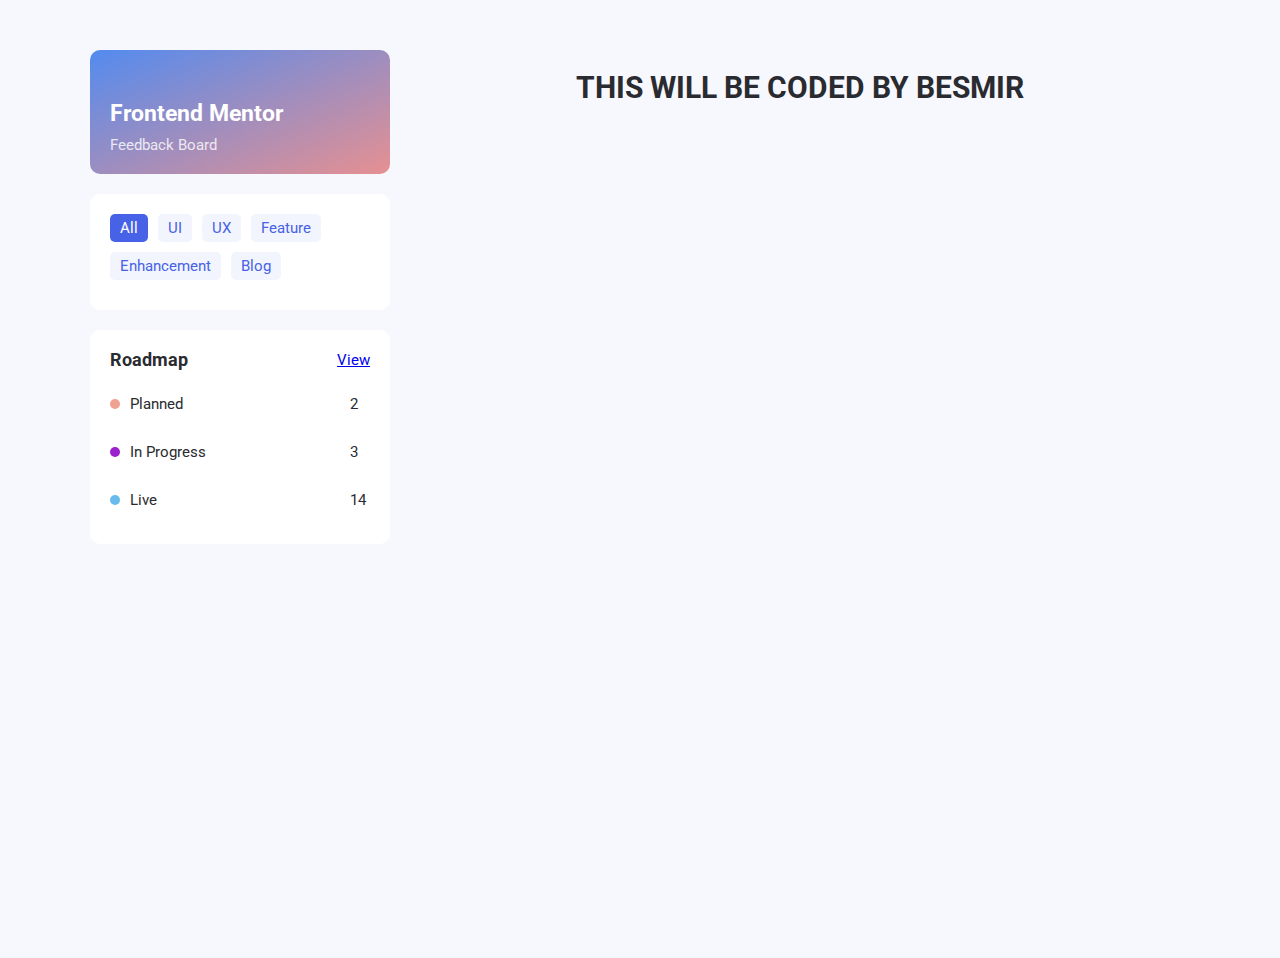
==== index.html @ a847b921 "added left section of first page with all the style" ====
<!DOCTYPE html>
<html lang="en">
<head>
    <meta charset="UTF-8">
    <meta http-equiv="X-UA-Compatible" content="IE=edge">
    <meta name="viewport" content="width=device-width, initial-scale=1.0">
    <title>TELL US YOUR SUGGESTION</title>
    <link rel="stylesheet" type="text/css" href="/style/style.css">
</head>
<body>
    <div class="page">
        <div class="left-section">
            <div class="introduction rounded padding-20">
                <h2>Frontend Mentor</h2>
                <p>Feedback Board</p>
            </div>
            <div class="tags rounded padding-20 bg-color">
                <p class="tag tag-active">All</p>
                <p class="tag">UI</p>
                <p class="tag">UX</p>
                <p class="tag">Feature</p>
                <p class="tag">Enhancement</p>
                <p class="tag">Blog</p>
            </div>
            <div class="statuses rounded padding-20 bg-color">
                <div class="statuses-header">
                    <h3>Roadmap</h3>
                    <a href="#">View</a>
                </div>
                    <div class="status-div">
                        <span class="status-planned"></span>
                        <p>Planned</p>
                        <p>2</p>
                    </div>
                    <div class="status-div">
                        <span class="status-inprogress"></span>
                        <p>In Progress</p>
                        <p>3</p>
                    </div>
                    <div class="status-div">
                        <span class="status-live"></span>
                        <p>Live</p>
                        <p>14</p>
                    </div>
            </div>
        </div>
        <div class="right-section">
            <header>
                <center><H1>THIS WILL BE CODED BY BESMIR</H1></center>
            </header>
        </div>
    </div>
</body>
</html>
---- style/style.css ----
@import url("https://fonts.googleapis.com/css2?family=Outfit:wght@100;200;300;400;500;600;700;800;900&family=Roboto:ital,wght@0,100;0,300;0,400;0,500;0,700;0,900;1,100;1,300;1,400;1,500;1,700;1,900&display=swap");
body {
  font-family: 'Roboto', sans-serif;
  color: #2a2b30;
  background-color: #F7F8FD;
  font-size: 15px;
}

.rounded {
  border-radius: 10px;
}

.padding-20 {
  padding: 20px;
}

.bg-color {
  background-color: white;
}

.page {
  margin-top: 50px;
  margin-left: auto;
  margin-right: auto;
  max-width: 1100px;
  width: 100%;
  height: 100vh;
  display: -ms-grid;
  display: grid;
  -ms-grid-columns: 300px 1fr;
      grid-template-columns: 300px 1fr;
  grid-column-gap: 20px;
}

.page .left-section {
  -ms-grid-row-align: start;
      align-self: start;
  display: -ms-grid;
  display: grid;
  -ms-grid-columns: 1fr;
      grid-template-columns: 1fr;
  grid-gap: 20px;
}

.page .left-section .introduction {
  background-image: -webkit-gradient(linear, left top, right bottom, from(#538BEF), to(#E69091));
  background-image: linear-gradient(to bottom right, #538BEF, #E69091);
  color: white;
}

.page .left-section .introduction h2 {
  padding: 0px;
  margin: 30px 0px 10px 0px;
}

.page .left-section .introduction p {
  margin: 0px;
  opacity: .8;
  font-size: 15px;
}

.page .left-section .tags .tag {
  margin: 0px 10px 10px 0px;
  cursor: pointer;
  float: left;
  color: #4862E7;
  padding: 5px 10px;
  border-radius: 5px;
  background-color: #F2F5FD;
}

.page .left-section .tags .tag-active {
  background-color: #4862E7;
  color: white;
}

.page .left-section .statuses .statuses-header {
  display: -webkit-box;
  display: -ms-flexbox;
  display: flex;
  -webkit-box-pack: justify;
      -ms-flex-pack: justify;
          justify-content: space-between;
  -webkit-box-align: center;
      -ms-flex-align: center;
          align-items: center;
  margin-bottom: 10px;
}

.page .left-section .statuses .statuses-header h3 {
  margin: 0px;
}

.page .left-section .statuses .status-div {
  display: -ms-grid;
  display: grid;
  -ms-grid-columns: 20px 1fr 20px;
      grid-template-columns: 20px 1fr 20px;
  -webkit-box-align: center;
      -ms-flex-align: center;
          align-items: center;
}

.page .left-section .statuses span {
  width: 10px;
  height: 10px;
  border-radius: 50%;
}

.page .left-section .statuses .status-planned {
  background-color: #EFA192;
}

.page .left-section .statuses .status-inprogress {
  background-color: #9C20CD;
}

.page .left-section .statuses .status-live {
  background-color: #68BAEC;
}
/*# sourceMappingURL=style.css.map */
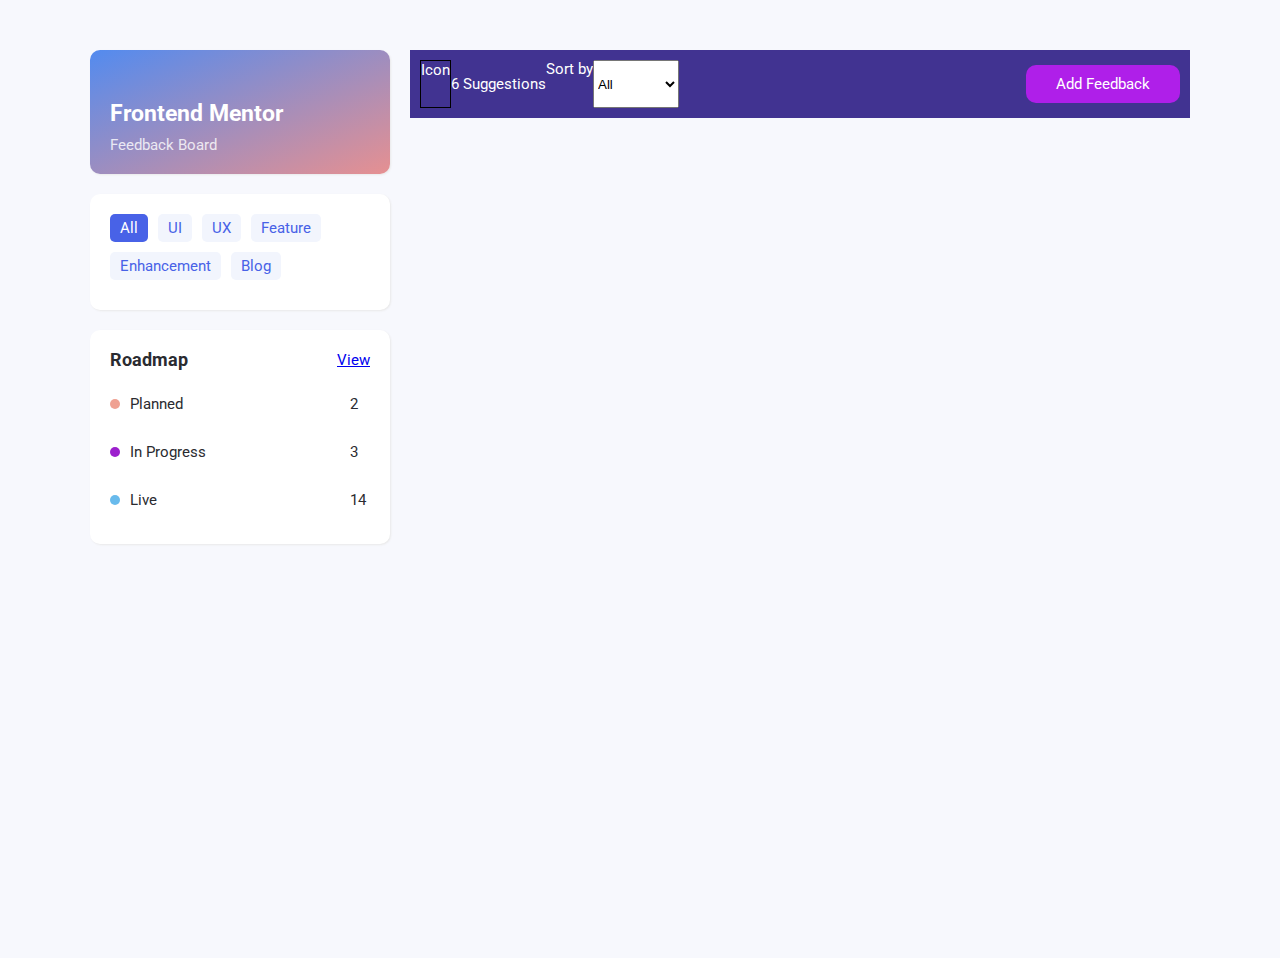
==== commit e41e7c58: "Header and navigation created" ====
--- a/index.html
+++ b/index.html
@@ -46,7 +46,19 @@
         </div>
         <div class="right-section">
             <header>
-                <center><H1>THIS WILL BE CODED BY BESMIR</H1></center>
+                <div class="left-header">
+                <span>Icon</span>
+                <p>6 Suggestions</p>
+
+                <label>Sort by</label>
+                <select class="selection"> 
+                    
+                    <option>All</option>
+                    <option>selection 1</option>
+                    <option>selection 2</option>
+                </select>
+                </div>
+                <a class="button-add"  href="http://www.google.com">Add Feedback</a>
             </header>
         </div>
     </div>
--- a/style/style.css
+++ b/style/style.css
@@ -8,6 +8,8 @@
 
 .rounded {
   border-radius: 10px;
+  -webkit-box-shadow: 1px 1px 2px #e9e9e9;
+          box-shadow: 1px 1px 2px #e9e9e9;
 }
 
 .padding-20 {
@@ -118,4 +120,41 @@
 .page .left-section .statuses .status-live {
   background-color: #68BAEC;
 }
+
+.page .right-section header {
+  padding: 10px;
+  background: #413391;
+  display: -webkit-box;
+  display: -ms-flexbox;
+  display: flex;
+  -webkit-box-pack: justify;
+      -ms-flex-pack: justify;
+          justify-content: space-between;
+  -webkit-box-align: center;
+      -ms-flex-align: center;
+          align-items: center;
+  color: white;
+}
+
+.page .right-section header .left-header {
+  display: -webkit-box;
+  display: -ms-flexbox;
+  display: flex;
+  -webkit-box-pack: justify;
+      -ms-flex-pack: justify;
+          justify-content: space-between;
+}
+
+.page .right-section header .left-header span {
+  border: 1px solid black;
+}
+
+.page .right-section header .button-add {
+  padding: 10px 30px;
+  background-color: #AF1FE9;
+  color: white;
+  border-radius: 10px;
+  text-decoration: none;
+  font-size: 15px;
+}
 /*# sourceMappingURL=style.css.map */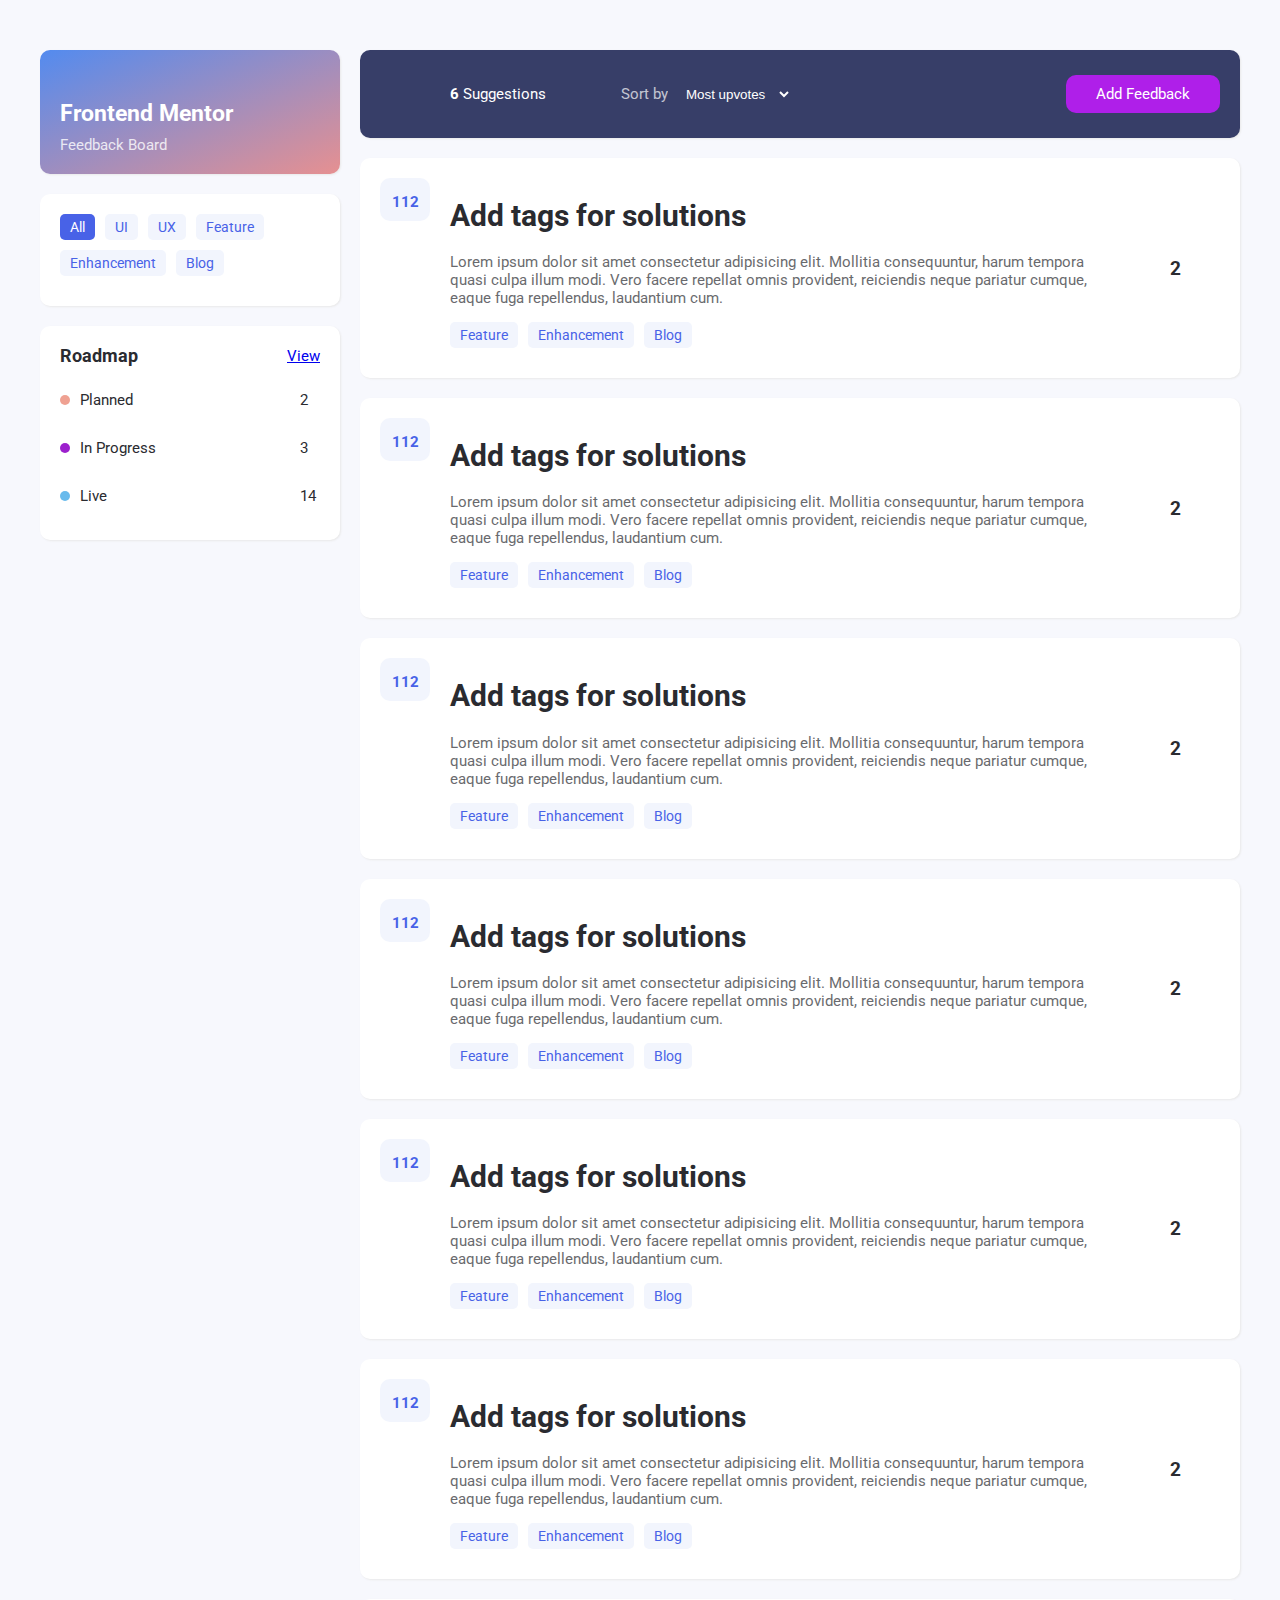
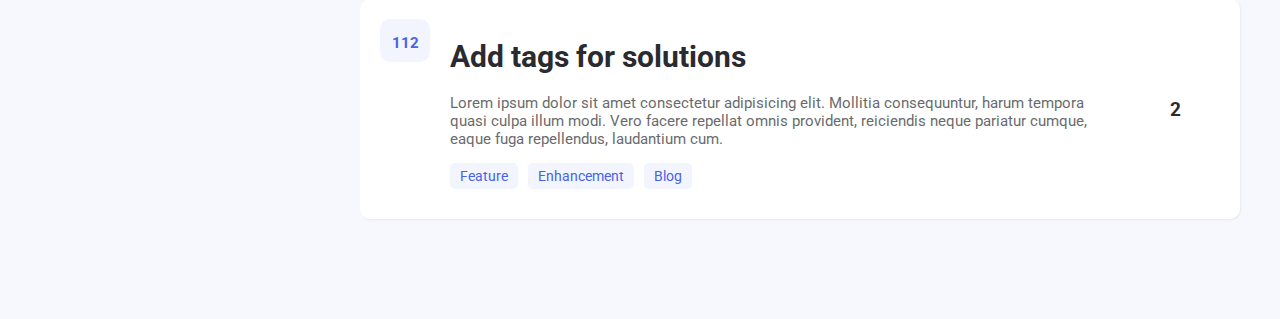
==== commit d01f624f: "Added section part of index.html page" ====
--- a/index.html
+++ b/index.html
@@ -6,6 +6,7 @@
     <meta name="viewport" content="width=device-width, initial-scale=1.0">
     <title>TELL US YOUR SUGGESTION</title>
     <link rel="stylesheet" type="text/css" href="/style/style.css">
+    <link rel="stylesheet" href="https://pro.fontawesome.com/releases/v5.10.0/css/all.css" integrity="sha384-AYmEC3Yw5cVb3ZcuHtOA93w35dYTsvhLPVnYs9eStHfGJvOvKxVfELGroGkvsg+p" crossorigin="anonymous"/>
 </head>
 <body>
     <div class="page">
@@ -45,21 +46,192 @@
             </div>
         </div>
         <div class="right-section">
-            <header>
+            <header class="rounded">
                 <div class="left-header">
-                <span>Icon</span>
-                <p>6 Suggestions</p>
-
-                <label>Sort by</label>
-                <select class="selection"> 
-                    
-                    <option>All</option>
-                    <option>selection 1</option>
-                    <option>selection 2</option>
-                </select>
-                </div>
-                <a class="button-add"  href="http://www.google.com">Add Feedback</a>
+                <span class="fas fa-bolt"></span>
+                <p><strong>6</strong> Suggestions</p>
+                    <div>
+                        <label>Sort by</label>
+                        <select class="selection"> 
+                            <option>Most upvotes</option>
+                            <option>Top rated</option>
+                            <option>In progress</option>
+                        </select>
+                    </div>
+                </div>
+                <a class="button-add"  href="http://www.google.com"><i class="fas fa-plus"></i> Add Feedback</a>
             </header>
+
+            <section>
+                <div class="suggestion rounded padding-20 bg-color">
+                    <div class="suggestions-like">
+                        <div class="span-color">
+                            <i class="fas fa-chevron-up"></i>
+                            <p>112</p>
+                        </div>
+                    </div>
+                    <div class="suggestion-body">
+                        <h1>Add tags for solutions</h1>
+                        <p class="low-opacity">Lorem ipsum dolor sit amet consectetur adipisicing elit. Mollitia consequuntur, harum tempora quasi culpa illum modi. Vero facere repellat omnis provident, reiciendis neque pariatur cumque, eaque fuga repellendus, laudantium cum.</p>
+                        <div class="tags">
+                            <p class="tag">Feature</p>
+                            <p class="tag">Enhancement</p>
+                            <p class="tag">Blog</p>
+                        </div>
+                    </div>
+                    <div class="suggestion-comments">
+                        <div>
+                            <i class="fas fa-comment"></i>
+                            <strong>2</strong>
+                        </div>
+                    </div>
+                </div>
+
+                <div class="suggestion rounded padding-20 bg-color">
+                    <div class="suggestions-like">
+                        <div class="span-color">
+                            <i class="fas fa-chevron-up"></i>
+                            <p>112</p>
+                        </div>
+                    </div>
+                    <div class="suggestion-body">
+                        <h1>Add tags for solutions</h1>
+                        <p class="low-opacity">Lorem ipsum dolor sit amet consectetur adipisicing elit. Mollitia consequuntur, harum tempora quasi culpa illum modi. Vero facere repellat omnis provident, reiciendis neque pariatur cumque, eaque fuga repellendus, laudantium cum.</p>
+                        <div class="tags">
+                            <p class="tag">Feature</p>
+                            <p class="tag">Enhancement</p>
+                            <p class="tag">Blog</p>
+                        </div>
+                    </div>
+                    <div class="suggestion-comments">
+                        <div>
+                            <i class="fas fa-comment"></i>
+                            <strong>2</strong>
+                        </div>
+                    </div>
+                </div>
+
+                <div class="suggestion rounded padding-20 bg-color">
+                    <div class="suggestions-like">
+                        <div class="span-color">
+                            <i class="fas fa-chevron-up"></i>
+                            <p>112</p>
+                        </div>
+                    </div>
+                    <div class="suggestion-body">
+                        <h1>Add tags for solutions</h1>
+                        <p class="low-opacity">Lorem ipsum dolor sit amet consectetur adipisicing elit. Mollitia consequuntur, harum tempora quasi culpa illum modi. Vero facere repellat omnis provident, reiciendis neque pariatur cumque, eaque fuga repellendus, laudantium cum.</p>
+                        <div class="tags">
+                            <p class="tag">Feature</p>
+                            <p class="tag">Enhancement</p>
+                            <p class="tag">Blog</p>
+                        </div>
+                    </div>
+                    <div class="suggestion-comments">
+                        <div>
+                            <i class="fas fa-comment"></i>
+                            <strong>2</strong>
+                        </div>
+                    </div>
+                </div>
+
+                <div class="suggestion rounded padding-20 bg-color">
+                    <div class="suggestions-like">
+                        <div class="span-color">
+                            <i class="fas fa-chevron-up"></i>
+                            <p>112</p>
+                        </div>
+                    </div>
+                    <div class="suggestion-body">
+                        <h1>Add tags for solutions</h1>
+                        <p class="low-opacity">Lorem ipsum dolor sit amet consectetur adipisicing elit. Mollitia consequuntur, harum tempora quasi culpa illum modi. Vero facere repellat omnis provident, reiciendis neque pariatur cumque, eaque fuga repellendus, laudantium cum.</p>
+                        <div class="tags">
+                            <p class="tag">Feature</p>
+                            <p class="tag">Enhancement</p>
+                            <p class="tag">Blog</p>
+                        </div>
+                    </div>
+                    <div class="suggestion-comments">
+                        <div>
+                            <i class="fas fa-comment"></i>
+                            <strong>2</strong>
+                        </div>
+                    </div>
+                </div>
+
+                <div class="suggestion rounded padding-20 bg-color">
+                    <div class="suggestions-like">
+                        <div class="span-color">
+                            <i class="fas fa-chevron-up"></i>
+                            <p>112</p>
+                        </div>
+                    </div>
+                    <div class="suggestion-body">
+                        <h1>Add tags for solutions</h1>
+                        <p class="low-opacity">Lorem ipsum dolor sit amet consectetur adipisicing elit. Mollitia consequuntur, harum tempora quasi culpa illum modi. Vero facere repellat omnis provident, reiciendis neque pariatur cumque, eaque fuga repellendus, laudantium cum.</p>
+                        <div class="tags">
+                            <p class="tag">Feature</p>
+                            <p class="tag">Enhancement</p>
+                            <p class="tag">Blog</p>
+                        </div>
+                    </div>
+                    <div class="suggestion-comments">
+                        <div>
+                            <i class="fas fa-comment"></i>
+                            <strong>2</strong>
+                        </div>
+                    </div>
+                </div>
+
+                <div class="suggestion rounded padding-20 bg-color">
+                    <div class="suggestions-like">
+                        <div class="span-color">
+                            <i class="fas fa-chevron-up"></i>
+                            <p>112</p>
+                        </div>
+                    </div>
+                    <div class="suggestion-body">
+                        <h1>Add tags for solutions</h1>
+                        <p class="low-opacity">Lorem ipsum dolor sit amet consectetur adipisicing elit. Mollitia consequuntur, harum tempora quasi culpa illum modi. Vero facere repellat omnis provident, reiciendis neque pariatur cumque, eaque fuga repellendus, laudantium cum.</p>
+                        <div class="tags">
+                            <p class="tag">Feature</p>
+                            <p class="tag">Enhancement</p>
+                            <p class="tag">Blog</p>
+                        </div>
+                    </div>
+                    <div class="suggestion-comments">
+                        <div>
+                            <i class="fas fa-comment"></i>
+                            <strong>2</strong>
+                        </div>
+                    </div>
+                </div>
+
+                <div class="suggestion rounded padding-20 bg-color">
+                    <div class="suggestions-like">
+                        <div class="span-color">
+                            <i class="fas fa-chevron-up"></i>
+                            <p>112</p>
+                        </div>
+                    </div>
+                    <div class="suggestion-body">
+                        <h1>Add tags for solutions</h1>
+                        <p class="low-opacity">Lorem ipsum dolor sit amet consectetur adipisicing elit. Mollitia consequuntur, harum tempora quasi culpa illum modi. Vero facere repellat omnis provident, reiciendis neque pariatur cumque, eaque fuga repellendus, laudantium cum.</p>
+                        <div class="tags">
+                            <p class="tag">Feature</p>
+                            <p class="tag">Enhancement</p>
+                            <p class="tag">Blog</p>
+                        </div>
+                    </div>
+                    <div class="suggestion-comments">
+                        <div>
+                            <i class="fas fa-comment"></i>
+                            <strong>2</strong>
+                        </div>
+                    </div>
+                </div>
+
+            </section>
         </div>
     </div>
 </body>
--- a/style/style.css
+++ b/style/style.css
@@ -20,48 +20,7 @@
   background-color: white;
 }
 
-.page {
-  margin-top: 50px;
-  margin-left: auto;
-  margin-right: auto;
-  max-width: 1100px;
-  width: 100%;
-  height: 100vh;
-  display: -ms-grid;
-  display: grid;
-  -ms-grid-columns: 300px 1fr;
-      grid-template-columns: 300px 1fr;
-  grid-column-gap: 20px;
-}
-
-.page .left-section {
-  -ms-grid-row-align: start;
-      align-self: start;
-  display: -ms-grid;
-  display: grid;
-  -ms-grid-columns: 1fr;
-      grid-template-columns: 1fr;
-  grid-gap: 20px;
-}
-
-.page .left-section .introduction {
-  background-image: -webkit-gradient(linear, left top, right bottom, from(#538BEF), to(#E69091));
-  background-image: linear-gradient(to bottom right, #538BEF, #E69091);
-  color: white;
-}
-
-.page .left-section .introduction h2 {
-  padding: 0px;
-  margin: 30px 0px 10px 0px;
-}
-
-.page .left-section .introduction p {
-  margin: 0px;
-  opacity: .8;
-  font-size: 15px;
-}
-
-.page .left-section .tags .tag {
+.tags .tag {
   margin: 0px 10px 10px 0px;
   cursor: pointer;
   float: left;
@@ -69,11 +28,60 @@
   padding: 5px 10px;
   border-radius: 5px;
   background-color: #F2F5FD;
-}
-
-.page .left-section .tags .tag-active {
+  font-size: 14px;
+  -webkit-transition: all .3s;
+  transition: all .3s;
+}
+
+.tags .tag:hover {
   background-color: #4862E7;
   color: white;
+}
+
+.tags .tag-active {
+  background-color: #4862E7;
+  color: white;
+}
+
+.page {
+  margin-top: 50px;
+  margin-left: auto;
+  margin-right: auto;
+  max-width: 1200px;
+  width: 100%;
+  height: 100vh;
+  display: -ms-grid;
+  display: grid;
+  -ms-grid-columns: 300px 1fr;
+      grid-template-columns: 300px 1fr;
+  grid-column-gap: 20px;
+}
+
+.page .left-section {
+  -ms-grid-row-align: start;
+      align-self: start;
+  display: -ms-grid;
+  display: grid;
+  -ms-grid-columns: 1fr;
+      grid-template-columns: 1fr;
+  grid-gap: 20px;
+}
+
+.page .left-section .introduction {
+  background-image: -webkit-gradient(linear, left top, right bottom, from(#538BEF), to(#E69091));
+  background-image: linear-gradient(to bottom right, #538BEF, #E69091);
+  color: white;
+}
+
+.page .left-section .introduction h2 {
+  padding: 0px;
+  margin: 30px 0px 10px 0px;
+}
+
+.page .left-section .introduction p {
+  margin: 0px;
+  opacity: .8;
+  font-size: 15px;
 }
 
 .page .left-section .statuses .statuses-header {
@@ -121,9 +129,17 @@
   background-color: #68BAEC;
 }
 
+.page .right-section {
+  display: -ms-grid;
+  display: grid;
+  -ms-grid-row-align: start;
+      align-self: start;
+  grid-row-gap: 20px;
+}
+
 .page .right-section header {
-  padding: 10px;
-  background: #413391;
+  padding: 20px;
+  background: #373E68;
   display: -webkit-box;
   display: -ms-flexbox;
   display: flex;
@@ -137,24 +153,104 @@
 }
 
 .page .right-section header .left-header {
+  display: -ms-grid;
+  display: grid;
+  -ms-grid-columns: 70px 1fr 1fr;
+      grid-template-columns: 70px 1fr 1fr;
+  min-width: 300px;
+  -webkit-box-pack: justify;
+      -ms-flex-pack: justify;
+          justify-content: space-between;
+  -webkit-box-align: center;
+      -ms-flex-align: center;
+          align-items: center;
+}
+
+.page .right-section header .left-header div label {
+  opacity: .7;
+}
+
+.page .right-section header .left-header div .selection {
+  border: none;
+  color: white;
+  padding: 10px;
+  background-color: transparent;
+}
+
+.page .right-section header .left-header span {
+  -ms-flex-item-align: center;
+      -ms-grid-row-align: center;
+      align-self: center;
+}
+
+.page .right-section header .button-add {
+  padding: 10px 30px;
+  background-color: #AF1FE9;
+  color: white;
+  border-radius: 10px;
+  text-decoration: none;
+  font-size: 15px;
+}
+
+.page .right-section section {
+  display: -ms-grid;
+  display: grid;
+  grid-row-gap: 20px;
+  margin-bottom: 100px;
+}
+
+.page .right-section section .suggestion {
+  display: -ms-grid;
+  display: grid;
+  grid-column-gap: 20px;
+  -ms-grid-columns: 50px 1fr 100px;
+      grid-template-columns: 50px 1fr 100px;
+}
+
+.page .right-section section .suggestion .suggestions-like {
+  text-align: center;
+}
+
+.page .right-section section .suggestion .suggestions-like .span-color {
+  color: #4862E7;
+  display: -ms-grid;
+  display: grid;
+  grid-gap: 5px;
+  padding: 10px;
+  border-radius: 10px;
+  background-color: #F2F5FD;
+}
+
+.page .right-section section .suggestion .suggestions-like .span-color i {
+  margin: 0px;
+}
+
+.page .right-section section .suggestion .suggestions-like .span-color p {
+  margin: 0px;
+  font-weight: bold;
+}
+
+.page .right-section section .suggestion .suggestion-body .low-opacity {
+  opacity: .7;
+}
+
+.page .right-section section .suggestion .suggestion-comments {
   display: -webkit-box;
   display: -ms-flexbox;
   display: flex;
-  -webkit-box-pack: justify;
-      -ms-flex-pack: justify;
-          justify-content: space-between;
-}
-
-.page .right-section header .left-header span {
-  border: 1px solid black;
-}
-
-.page .right-section header .button-add {
-  padding: 10px 30px;
-  background-color: #AF1FE9;
-  color: white;
-  border-radius: 10px;
-  text-decoration: none;
-  font-size: 15px;
+  -ms-flex-item-align: center;
+      align-self: center;
+  -webkit-box-pack: center;
+      -ms-flex-pack: center;
+          justify-content: center;
+}
+
+.page .right-section section .suggestion .suggestion-comments i {
+  color: #CCD0EA;
+  padding-right: 10px;
+}
+
+.page .right-section section .suggestion .suggestion-comments strong {
+  font-size: 19px;
 }
 /*# sourceMappingURL=style.css.map */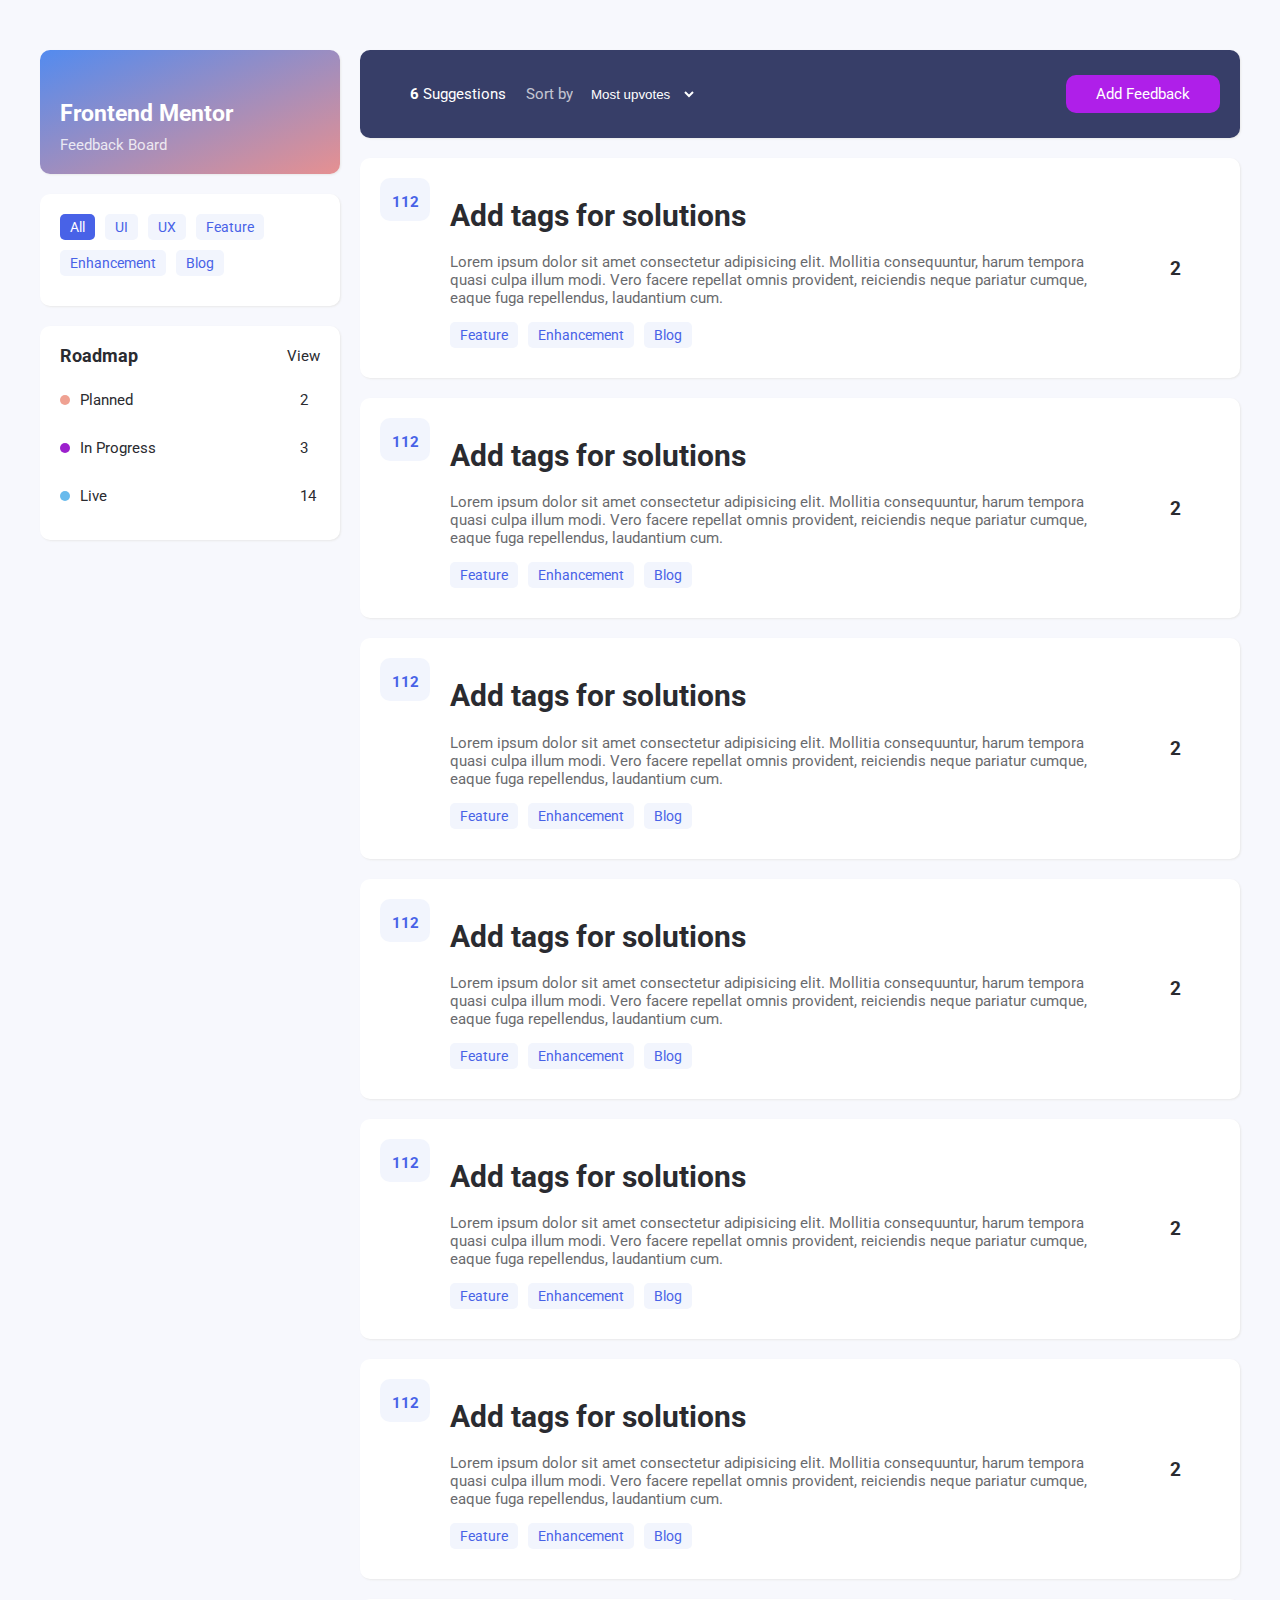
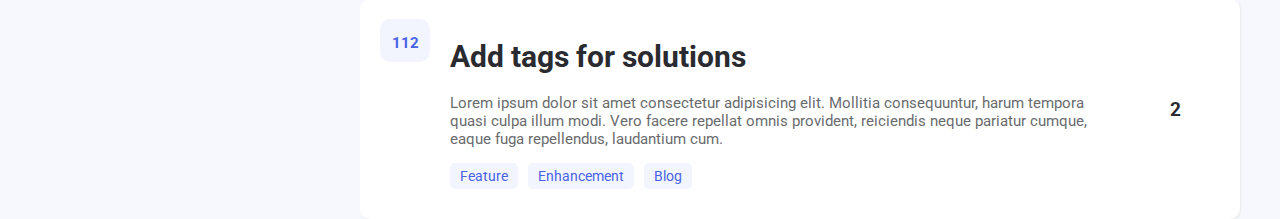
==== commit 47122126: "Finished the page.html page with all design" ====
--- a/index.html
+++ b/index.html
@@ -59,7 +59,7 @@
                         </select>
                     </div>
                 </div>
-                <a class="button-add"  href="http://www.google.com"><i class="fas fa-plus"></i> Add Feedback</a>
+                <a class="button-add"  href="/page.html"><i class="fas fa-plus"></i> Add Feedback</a>
             </header>
 
             <section>
--- a/style/style.css
+++ b/style/style.css
@@ -6,6 +6,41 @@
   font-size: 15px;
 }
 
+html {
+  scroll-behavior: smooth;
+}
+
+.btn {
+  padding: 10px 20px;
+  border-radius: 10px;
+  cursor: pointer;
+}
+
+.btn i {
+  padding-right: 10px;
+}
+
+.btn-default:hover {
+  background-color: #F2F5FD;
+  color: #4862E7;
+  -webkit-transition: all .3s;
+  transition: all .3s;
+}
+
+.btn-primary {
+  -webkit-box-shadow: 1px 1px 2px #e9e9e9;
+          box-shadow: 1px 1px 2px #e9e9e9;
+  background-color: #4862E7;
+  color: white;
+}
+
+.btn-accent {
+  -webkit-box-shadow: 1px 1px 2px #e9e9e9;
+          box-shadow: 1px 1px 2px #e9e9e9;
+  background-color: #AF1FE9;
+  color: white;
+}
+
 .rounded {
   border-radius: 10px;
   -webkit-box-shadow: 1px 1px 2px #e9e9e9;
@@ -16,8 +51,17 @@
   padding: 20px;
 }
 
+.padding-20-40 {
+  padding: 20px 40px;
+}
+
 .bg-color {
   background-color: white;
+}
+
+a {
+  text-decoration: none;
+  color: #2a2b30;
 }
 
 .tags .tag {
@@ -155,8 +199,8 @@
 .page .right-section header .left-header {
   display: -ms-grid;
   display: grid;
-  -ms-grid-columns: 70px 1fr 1fr;
-      grid-template-columns: 70px 1fr 1fr;
+  -ms-grid-columns: 30px auto 1fr;
+      grid-template-columns: 30px auto 1fr;
   min-width: 300px;
   -webkit-box-pack: justify;
       -ms-flex-pack: justify;
@@ -166,6 +210,10 @@
           align-items: center;
 }
 
+.page .right-section header .left-header div {
+  padding-left: 20px;
+}
+
 .page .right-section header .left-header div label {
   opacity: .7;
 }
@@ -192,14 +240,13 @@
   font-size: 15px;
 }
 
-.page .right-section section {
+section {
   display: -ms-grid;
   display: grid;
   grid-row-gap: 20px;
-  margin-bottom: 100px;
-}
-
-.page .right-section section .suggestion {
+}
+
+section .suggestion {
   display: -ms-grid;
   display: grid;
   grid-column-gap: 20px;
@@ -207,11 +254,11 @@
       grid-template-columns: 50px 1fr 100px;
 }
 
-.page .right-section section .suggestion .suggestions-like {
+section .suggestion .suggestions-like {
   text-align: center;
 }
 
-.page .right-section section .suggestion .suggestions-like .span-color {
+section .suggestion .suggestions-like .span-color {
   color: #4862E7;
   display: -ms-grid;
   display: grid;
@@ -221,20 +268,20 @@
   background-color: #F2F5FD;
 }
 
-.page .right-section section .suggestion .suggestions-like .span-color i {
+section .suggestion .suggestions-like .span-color i {
   margin: 0px;
 }
 
-.page .right-section section .suggestion .suggestions-like .span-color p {
+section .suggestion .suggestions-like .span-color p {
   margin: 0px;
   font-weight: bold;
 }
 
-.page .right-section section .suggestion .suggestion-body .low-opacity {
+section .suggestion .suggestion-body .low-opacity {
   opacity: .7;
 }
 
-.page .right-section section .suggestion .suggestion-comments {
+section .suggestion .suggestion-comments {
   display: -webkit-box;
   display: -ms-flexbox;
   display: flex;
@@ -245,12 +292,122 @@
           justify-content: center;
 }
 
-.page .right-section section .suggestion .suggestion-comments i {
+section .suggestion .suggestion-comments i {
   color: #CCD0EA;
   padding-right: 10px;
 }
 
-.page .right-section section .suggestion .suggestion-comments strong {
+section .suggestion .suggestion-comments strong {
   font-size: 19px;
 }
+
+.suggestion-page {
+  margin: 50px auto auto auto;
+  width: 100%;
+  max-width: 1000px;
+  display: -ms-grid;
+  display: grid;
+  grid-gap: 20px;
+}
+
+.suggestion-page header {
+  display: -webkit-box;
+  display: -ms-flexbox;
+  display: flex;
+  -webkit-box-pack: justify;
+      -ms-flex-pack: justify;
+          justify-content: space-between;
+  -webkit-box-align: center;
+      -ms-flex-align: center;
+          align-items: center;
+}
+
+.suggestion-page .page-comments {
+  -ms-grid-row: 40;
+  grid-row: 40px;
+}
+
+.suggestion-page .page-comments div h3 {
+  margin-bottom: 40px;
+}
+
+.suggestion-page .page-comments .replies {
+  margin: 30px 0px 0px 110px;
+}
+
+.suggestion-page .page-comments .comments {
+  padding-bottom: 30px;
+  border-bottom: 1px solid #eeeeee;
+}
+
+.suggestion-page .page-comments .comments, .suggestion-page .page-comments .replies {
+  display: -ms-grid;
+  display: grid;
+  -ms-grid-columns: 50px 1fr;
+      grid-template-columns: 50px 1fr;
+  grid-gap: 40px;
+}
+
+.suggestion-page .page-comments .comments .user-profile img, .suggestion-page .page-comments .replies .user-profile img {
+  width: 100%;
+  border-radius: 50%;
+  -webkit-box-shadow: 2px 2px 4px #aeaeae;
+          box-shadow: 2px 2px 4px #aeaeae;
+}
+
+.suggestion-page .page-comments .comments .user-details h4, .suggestion-page .page-comments .replies .user-details h4 {
+  margin: 0px;
+}
+
+.suggestion-page .page-comments .comments .user-details i, .suggestion-page .page-comments .replies .user-details i {
+  font-size: 14px;
+}
+
+.suggestion-page .page-comments .comments .user-details p, .suggestion-page .page-comments .replies .user-details p {
+  text-align: justify;
+  color: #7f8087;
+}
+
+.suggestion-page .page-comments .comments .user-details a, .suggestion-page .page-comments .replies .user-details a {
+  float: right;
+}
+
+.suggestion-page .page-add-comments form {
+  display: -ms-grid;
+  display: grid;
+}
+
+.suggestion-page .page-add-comments form textarea {
+  border: none;
+  background-color: #F7F8FD;
+  padding: 20px;
+  resize: none;
+}
+
+.suggestion-page .page-add-comments form textarea:focus {
+  outline: 2px solid #AF1FE9;
+  border-radius: 2px;
+}
+
+.suggestion-page .page-add-comments form div {
+  margin-top: 20px;
+  -webkit-box-align: center;
+      -ms-flex-align: center;
+          align-items: center;
+  display: -webkit-box;
+  display: -ms-flexbox;
+  display: flex;
+  -webkit-box-pack: justify;
+      -ms-flex-pack: justify;
+          justify-content: space-between;
+}
+
+.suggestion-page .page-add-comments form div label {
+  opacity: .7;
+}
+
+input[type=submit] {
+  background-color: none;
+  border: none;
+}
 /*# sourceMappingURL=style.css.map */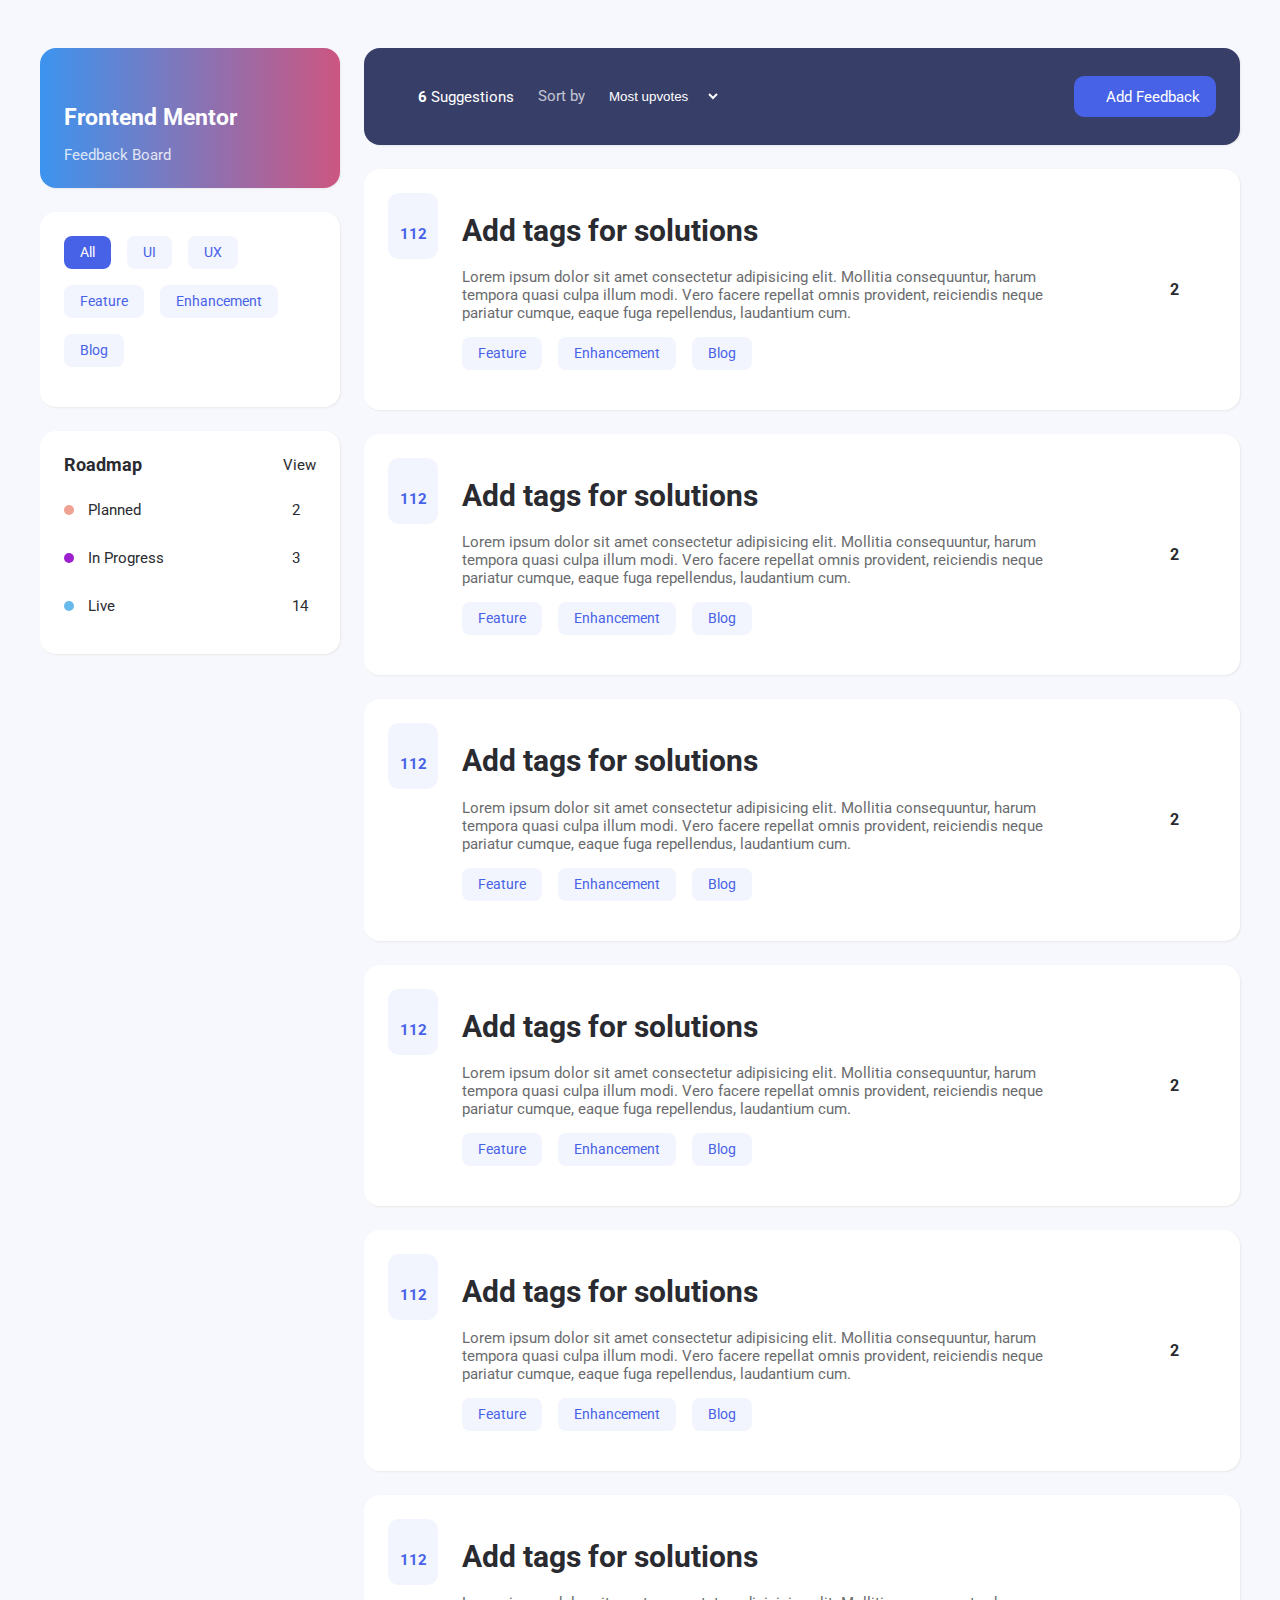
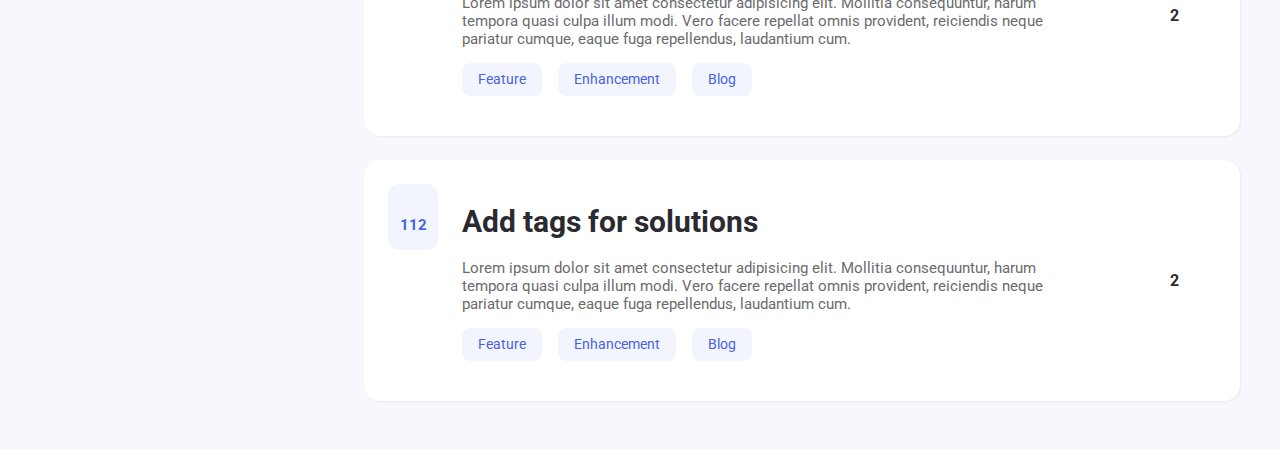
==== commit 623af05d: "Making index.html responsiv" ====
--- a/index.html
+++ b/index.html
@@ -5,7 +5,8 @@
     <meta http-equiv="X-UA-Compatible" content="IE=edge">
     <meta name="viewport" content="width=device-width, initial-scale=1.0">
     <title>TELL US YOUR SUGGESTION</title>
-    <link rel="stylesheet" type="text/css" href="/style/style.css">
+    <link rel="icon" href="./images/logo.png">
+    <link rel="stylesheet" type="text/css" href="./style/style.css">
     <link rel="stylesheet" href="https://pro.fontawesome.com/releases/v5.10.0/css/all.css" integrity="sha384-AYmEC3Yw5cVb3ZcuHtOA93w35dYTsvhLPVnYs9eStHfGJvOvKxVfELGroGkvsg+p" crossorigin="anonymous"/>
 </head>
 <body>
@@ -59,7 +60,7 @@
                         </select>
                     </div>
                 </div>
-                <a class="button-add"  href="/page.html"><i class="fas fa-plus"></i> Add Feedback</a>
+                <a class="btn btn-primary"  href="./page.html"><i class="fas fa-plus"></i> Add Feedback</a>
             </header>
 
             <section>
--- a/style/style.css
+++ b/style/style.css
@@ -4,6 +4,7 @@
   color: #2a2b30;
   background-color: #F7F8FD;
   font-size: 15px;
+  margin: 0 .5rem 0 .5rem;
 }
 
 html {
@@ -11,48 +12,51 @@
 }
 
 .btn {
-  padding: 10px 20px;
+  padding: .7rem 1rem;
   border-radius: 10px;
+  -webkit-transition: all .3s;
+  transition: all .3s;
   cursor: pointer;
 }
 
 .btn i {
-  padding-right: 10px;
+  padding-right: 1rem;
+}
+
+.btn-default {
+  color: #4862E7;
 }
 
 .btn-default:hover {
   background-color: #F2F5FD;
-  color: #4862E7;
-  -webkit-transition: all .3s;
-  transition: all .3s;
 }
 
 .btn-primary {
+  background-color: #4862E7;
+  color: white;
+}
+
+.btn-primary:hover {
+  background-color: #5972f0;
+}
+
+.btn-accent {
+  background-color: #AF1FE9;
+  color: white;
+}
+
+.rounded {
+  border-radius: 1rem;
   -webkit-box-shadow: 1px 1px 2px #e9e9e9;
           box-shadow: 1px 1px 2px #e9e9e9;
-  background-color: #4862E7;
-  color: white;
-}
-
-.btn-accent {
-  -webkit-box-shadow: 1px 1px 2px #e9e9e9;
-          box-shadow: 1px 1px 2px #e9e9e9;
-  background-color: #AF1FE9;
-  color: white;
-}
-
-.rounded {
-  border-radius: 10px;
-  -webkit-box-shadow: 1px 1px 2px #e9e9e9;
-          box-shadow: 1px 1px 2px #e9e9e9;
 }
 
 .padding-20 {
-  padding: 20px;
+  padding: 1.5rem;
 }
 
 .padding-20-40 {
-  padding: 20px 40px;
+  padding: 1.5rem 3rem;
 }
 
 .bg-color {
@@ -65,14 +69,14 @@
 }
 
 .tags .tag {
-  margin: 0px 10px 10px 0px;
+  margin: 0 1rem 1rem 0;
   cursor: pointer;
   float: left;
   color: #4862E7;
-  padding: 5px 10px;
-  border-radius: 5px;
+  padding: .5rem 1rem;
+  border-radius: .5rem;
   background-color: #F2F5FD;
-  font-size: 14px;
+  font-size: .9rem;
   -webkit-transition: all .3s;
   transition: all .3s;
 }
@@ -88,17 +92,17 @@
 }
 
 .page {
-  margin-top: 50px;
+  margin: 3rem;
   margin-left: auto;
   margin-right: auto;
   max-width: 1200px;
   width: 100%;
-  height: 100vh;
+  min-height: 100vh;
   display: -ms-grid;
   display: grid;
   -ms-grid-columns: 300px 1fr;
       grid-template-columns: 300px 1fr;
-  grid-column-gap: 20px;
+  grid-column-gap: 1.5rem;
 }
 
 .page .left-section {
@@ -108,24 +112,23 @@
   display: grid;
   -ms-grid-columns: 1fr;
       grid-template-columns: 1fr;
-  grid-gap: 20px;
+  grid-gap: 1.5rem;
 }
 
 .page .left-section .introduction {
-  background-image: -webkit-gradient(linear, left top, right bottom, from(#538BEF), to(#E69091));
-  background-image: linear-gradient(to bottom right, #538BEF, #E69091);
+  background-image: -webkit-gradient(linear, left top, right top, from(#3C94EF), to(#CC5681));
+  background-image: linear-gradient(to right, #3C94EF, #CC5681);
   color: white;
 }
 
 .page .left-section .introduction h2 {
-  padding: 0px;
-  margin: 30px 0px 10px 0px;
+  padding: 0;
+  margin: 2rem 0 1rem 0;
 }
 
 .page .left-section .introduction p {
   margin: 0px;
   opacity: .8;
-  font-size: 15px;
 }
 
 .page .left-section .statuses .statuses-header {
@@ -138,18 +141,18 @@
   -webkit-box-align: center;
       -ms-flex-align: center;
           align-items: center;
-  margin-bottom: 10px;
+  margin-bottom: .7rem;
 }
 
 .page .left-section .statuses .statuses-header h3 {
-  margin: 0px;
+  margin: 0;
 }
 
 .page .left-section .statuses .status-div {
   display: -ms-grid;
   display: grid;
-  -ms-grid-columns: 20px 1fr 20px;
-      grid-template-columns: 20px 1fr 20px;
+  -ms-grid-columns: 1.5rem 1fr 1.5rem;
+      grid-template-columns: 1.5rem 1fr 1.5rem;
   -webkit-box-align: center;
       -ms-flex-align: center;
           align-items: center;
@@ -178,11 +181,11 @@
   display: grid;
   -ms-grid-row-align: start;
       align-self: start;
-  grid-row-gap: 20px;
+  grid-row-gap: 1.5rem;
 }
 
 .page .right-section header {
-  padding: 20px;
+  padding: 1.5rem;
   background: #373E68;
   display: -webkit-box;
   display: -ms-flexbox;
@@ -211,7 +214,7 @@
 }
 
 .page .right-section header .left-header div {
-  padding-left: 20px;
+  padding-left: 1.5rem;
 }
 
 .page .right-section header .left-header div label {
@@ -221,7 +224,7 @@
 .page .right-section header .left-header div .selection {
   border: none;
   color: white;
-  padding: 10px;
+  padding: 1rem;
   background-color: transparent;
 }
 
@@ -231,25 +234,16 @@
       align-self: center;
 }
 
-.page .right-section header .button-add {
-  padding: 10px 30px;
-  background-color: #AF1FE9;
-  color: white;
-  border-radius: 10px;
-  text-decoration: none;
-  font-size: 15px;
-}
-
 section {
   display: -ms-grid;
   display: grid;
-  grid-row-gap: 20px;
+  grid-row-gap: 1.5rem;
 }
 
 section .suggestion {
   display: -ms-grid;
   display: grid;
-  grid-column-gap: 20px;
+  grid-column-gap: 1.5rem;
   -ms-grid-columns: 50px 1fr 100px;
       grid-template-columns: 50px 1fr 100px;
 }
@@ -262,18 +256,18 @@
   color: #4862E7;
   display: -ms-grid;
   display: grid;
-  grid-gap: 5px;
-  padding: 10px;
-  border-radius: 10px;
+  grid-gap: 1rem;
+  padding: 1rem 0rem;
+  border-radius: .7rem;
   background-color: #F2F5FD;
 }
 
 section .suggestion .suggestions-like .span-color i {
-  margin: 0px;
+  margin: 0;
 }
 
 section .suggestion .suggestions-like .span-color p {
-  margin: 0px;
+  margin: 0;
   font-weight: bold;
 }
 
@@ -294,20 +288,22 @@
 
 section .suggestion .suggestion-comments i {
   color: #CCD0EA;
-  padding-right: 10px;
+  padding-right: 1rem;
 }
 
 section .suggestion .suggestion-comments strong {
-  font-size: 19px;
+  font-size: 1rem;
 }
 
 .suggestion-page {
-  margin: 50px auto auto auto;
+  margin: 3rem;
+  margin-left: auto;
+  margin-right: auto;
   width: 100%;
   max-width: 1000px;
   display: -ms-grid;
   display: grid;
-  grid-gap: 20px;
+  grid-gap: 1.5rem;
 }
 
 .suggestion-page header {
@@ -323,20 +319,19 @@
 }
 
 .suggestion-page .page-comments {
-  -ms-grid-row: 40;
-  grid-row: 40px;
+  grid-gap: 2rem;
 }
 
 .suggestion-page .page-comments div h3 {
-  margin-bottom: 40px;
+  margin-bottom: 2rem;
 }
 
 .suggestion-page .page-comments .replies {
-  margin: 30px 0px 0px 110px;
+  margin: 2rem 0 0 100px;
 }
 
 .suggestion-page .page-comments .comments {
-  padding-bottom: 30px;
+  padding-bottom: 2rem;
   border-bottom: 1px solid #eeeeee;
 }
 
@@ -345,7 +340,7 @@
   display: grid;
   -ms-grid-columns: 50px 1fr;
       grid-template-columns: 50px 1fr;
-  grid-gap: 40px;
+  grid-gap: 3rem;
 }
 
 .suggestion-page .page-comments .comments .user-profile img, .suggestion-page .page-comments .replies .user-profile img {
@@ -356,11 +351,11 @@
 }
 
 .suggestion-page .page-comments .comments .user-details h4, .suggestion-page .page-comments .replies .user-details h4 {
-  margin: 0px;
+  margin: 0;
 }
 
 .suggestion-page .page-comments .comments .user-details i, .suggestion-page .page-comments .replies .user-details i {
-  font-size: 14px;
+  font-size: .9rem;
 }
 
 .suggestion-page .page-comments .comments .user-details p, .suggestion-page .page-comments .replies .user-details p {
@@ -380,7 +375,7 @@
 .suggestion-page .page-add-comments form textarea {
   border: none;
   background-color: #F7F8FD;
-  padding: 20px;
+  padding: 1.5rem;
   resize: none;
 }
 
@@ -390,7 +385,7 @@
 }
 
 .suggestion-page .page-add-comments form div {
-  margin-top: 20px;
+  margin-top: 1.5rem;
   -webkit-box-align: center;
       -ms-flex-align: center;
           align-items: center;
@@ -410,4 +405,33 @@
   background-color: none;
   border: none;
 }
+
+@media screen and (max-width: 850px) {
+  .page {
+    -ms-grid-columns: 1fr;
+        grid-template-columns: 1fr;
+  }
+  .page .left-section {
+    display: -ms-grid;
+    display: grid;
+    -ms-grid-columns: 1fr 1fr 1fr;
+        grid-template-columns: 1fr 1fr 1fr;
+    padding-bottom: 1.5rem;
+  }
+}
+
+@media screen and (max-width: 576px) {
+  .page {
+    margin: 0;
+    -ms-grid-columns: 1fr;
+        grid-template-columns: 1fr;
+  }
+  .page .left-section {
+    display: -ms-grid;
+    display: grid;
+    -ms-grid-columns: 1fr;
+        grid-template-columns: 1fr;
+    padding-bottom: 1.5rem;
+  }
+}
 /*# sourceMappingURL=style.css.map */